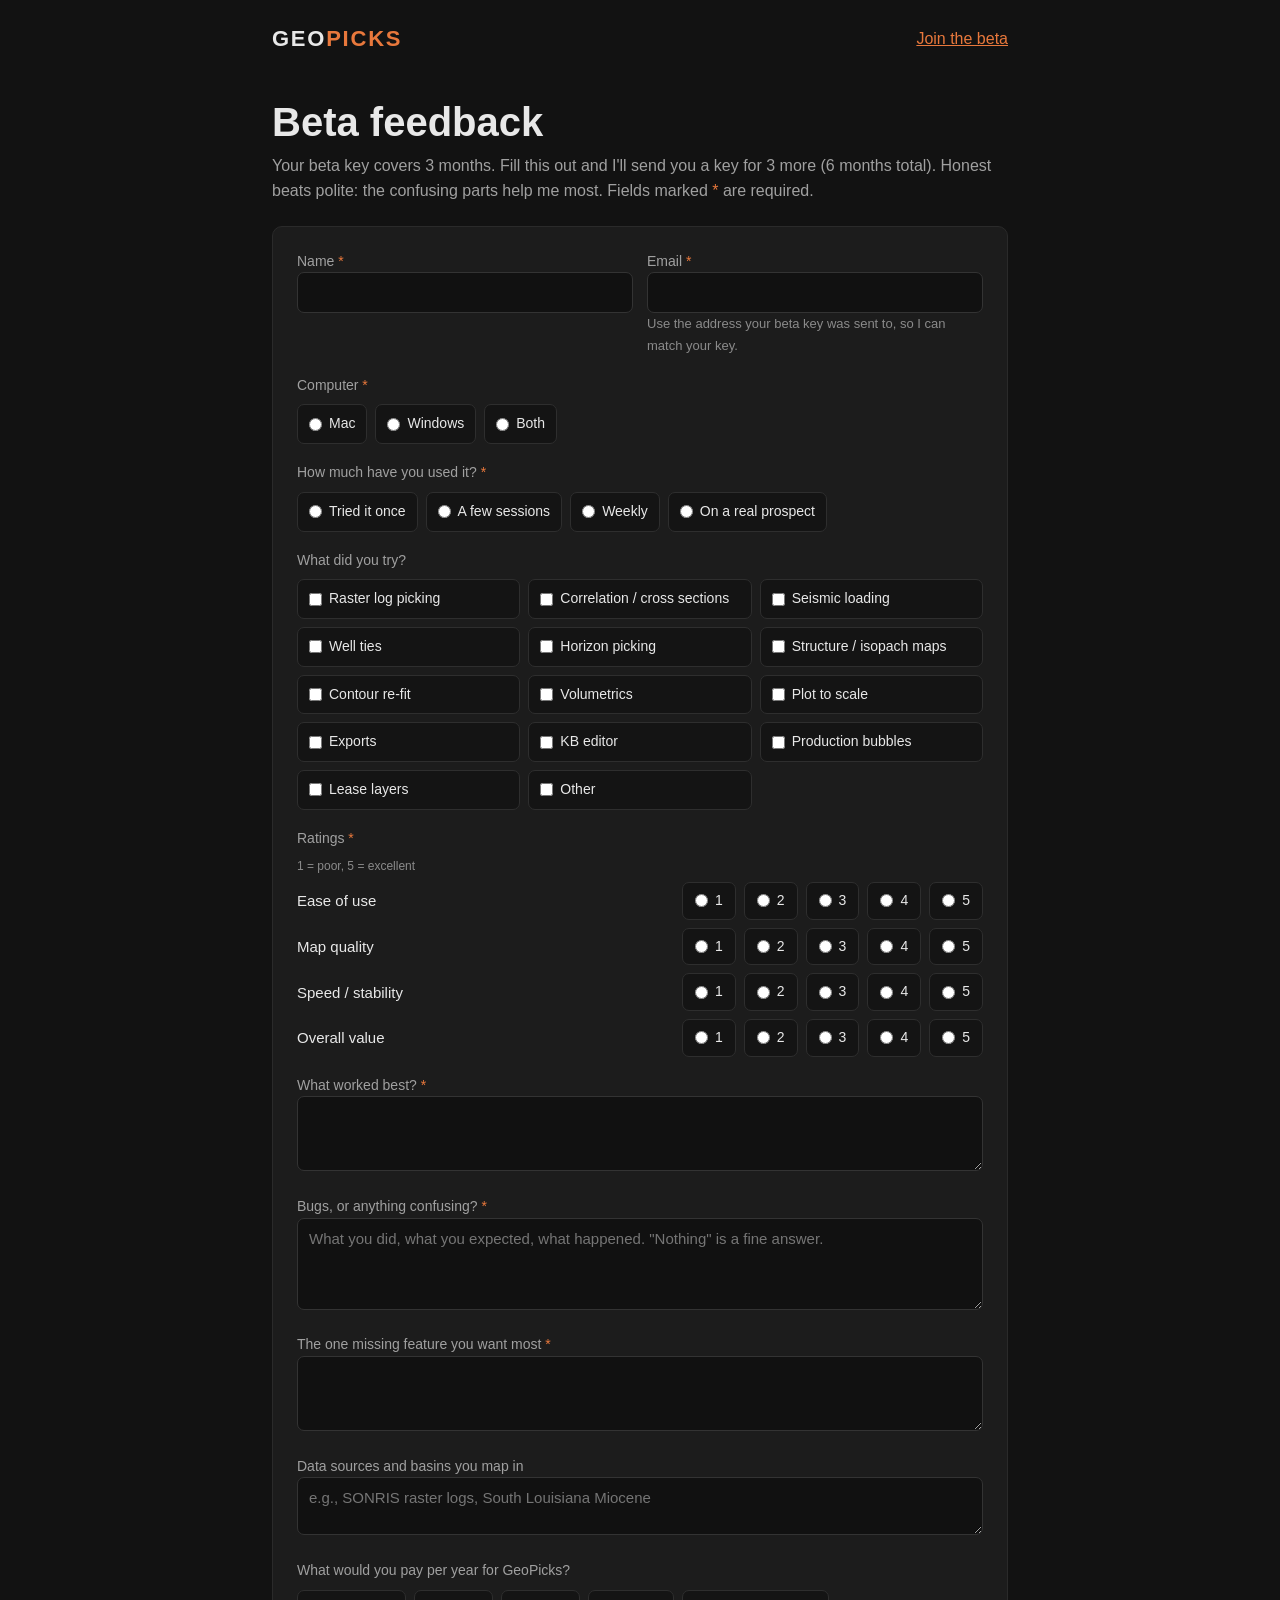
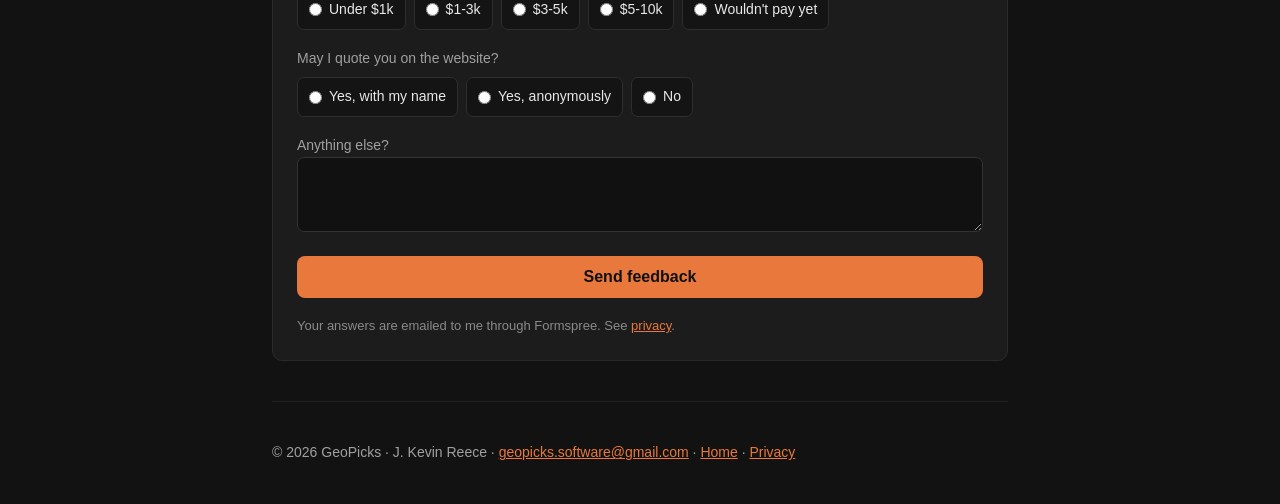
==== feedback.html @ 239af00b "Add files via upload" ====
<!doctype html><html lang="en"><head><meta charset="utf-8"><meta name="viewport" content="width=device-width,initial-scale=1">
<title>Beta feedback · GeoPicks</title>
<meta name="description" content="GeoPicks beta feedback form. Send a few minutes of honest feedback and get 3 more months of your beta key.">
<meta name="robots" content="noindex">
<link rel="canonical" href="https://getgeopicks.com/feedback.html">
<link rel="icon" href="favicon.svg" type="image/svg+xml"><link rel="icon" href="favicon-32.png" sizes="32x32" type="image/png"><link rel="apple-touch-icon" href="apple-touch-icon.png">
<meta name="theme-color" content="#121212">
<meta property="og:type" content="website"><meta property="og:site_name" content="GeoPicks">
<meta property="og:title" content="GeoPicks beta feedback"><meta property="og:description" content="A few minutes of honest feedback earns 3 more months of your GeoPicks beta key.">
<meta property="og:url" content="https://getgeopicks.com/feedback.html"><meta property="og:image" content="https://getgeopicks.com/og.jpg">
<meta name="twitter:card" content="summary_large_image"><meta name="twitter:image" content="https://getgeopicks.com/og.jpg">
<style>
:root{--o:#e8783c;--bg:#121212;--fg:#e8e8e8;--mut:#a0a0a0}
*{box-sizing:border-box}body{margin:0;font-family:-apple-system,Segoe UI,Roboto,Helvetica,Arial,sans-serif;background:var(--bg);color:var(--fg);line-height:1.55}
.wrap{max-width:780px;margin:0 auto;padding:0 22px}
header{padding:22px 0;display:flex;justify-content:space-between;align-items:center;gap:12px}
.logo{font-weight:800;letter-spacing:.08em;font-size:22px;color:var(--fg);text-decoration:none}.logo span{color:var(--o)}
a{color:var(--o)}h1{font-size:clamp(28px,5vw,40px);margin:20px 0 8px;line-height:1.2}.lede{color:var(--mut);margin:0 0 22px}
a.btn,button{background:var(--o);color:#111;border:0;border-radius:8px;padding:12px 22px;font-weight:700;font-size:16px;text-decoration:none;cursor:pointer}
button:disabled{opacity:.6;cursor:default}
form{background:#1c1c1c;border:1px solid #2a2a2a;border-radius:10px;padding:24px;display:grid;gap:18px}
input[type=text],input[type=email],select,textarea{width:100%;padding:11px;border-radius:7px;border:1px solid #333;background:#111;color:var(--fg);font-size:15px;font-family:inherit}
label,legend{font-size:14px;color:var(--mut)}.req{color:var(--o)}
fieldset{border:0;margin:0;padding:0;min-width:0}legend{padding:0;margin-bottom:8px}
.hint{font-size:13px;color:#8a8a8a;margin:4px 0 0}
.opts{display:flex;flex-wrap:wrap;gap:8px}
.opts label{display:flex;align-items:center;gap:7px;background:#141414;border:1px solid #2e2e2e;border-radius:7px;padding:8px 11px;color:var(--fg);cursor:pointer;font-size:14px}
.opts input{accent-color:var(--o);margin:0}
.checks{display:grid;grid-template-columns:repeat(auto-fill,minmax(210px,1fr));gap:8px}
.rate{display:grid;grid-template-columns:minmax(130px,1fr) auto;gap:8px 14px;align-items:center}
.rate .name{color:var(--fg);font-size:15px}.rate .opts label{padding:7px 12px;min-width:44px;justify-content:center}
.scale{font-size:12px;color:#8a8a8a;margin:0 0 6px}
.two{display:grid;grid-template-columns:1fr 1fr;gap:14px}
.err{color:#ff8a80;font-size:14px;margin:0}[hidden]{display:none!important}
.ty{background:#1c1c1c;border:1px solid #2a2a2a;border-radius:10px;padding:24px}.ty h3{margin:0 0 10px;color:var(--o)}.ty p{color:var(--mut)}
footer{color:var(--mut);font-size:14px;padding:40px 0;border-top:1px solid #222;margin-top:40px}
@media (max-width:640px){.checks{grid-template-columns:1fr 1fr}.checks label{font-size:13px;padding:8px}.two{grid-template-columns:1fr}.rate{grid-template-columns:1fr}.rate .name{margin-top:6px}form{padding:18px}}
</style></head><body><div class="wrap">
<header><a class="logo" href="./">GEO<span>PICKS</span></a><a href="./#beta">Join the beta</a></header>
<h1>Beta feedback</h1>
<p class="lede">Your beta key covers 3 months. Fill this out and I'll send you a key for 3 more (6 months total). Honest beats polite: the confusing parts help me most. Fields marked <span class="req">*</span> are required.</p>

<form id="fbForm" action="https://formspree.io/f/xjygpvqe" method="POST" novalidate>
<input type="hidden" name="form_type" value="beta-feedback">
<input type="hidden" name="_subject" value="GeoPicks beta feedback">

<div class="two">
<label>Name <span class="req">*</span><input type="text" name="name" autocomplete="name" required></label>
<label>Email <span class="req">*</span><input type="email" name="email" autocomplete="email" required>
<span class="hint">Use the address your beta key was sent to, so I can match your key.</span></label>
</div>

<fieldset><legend>Computer <span class="req">*</span></legend>
<div class="opts"><label><input type="radio" name="platform" value="Mac" required>Mac</label><label><input type="radio" name="platform" value="Windows">Windows</label><label><input type="radio" name="platform" value="Both">Both</label></div></fieldset>

<fieldset><legend>How much have you used it? <span class="req">*</span></legend>
<div class="opts"><label><input type="radio" name="usage" value="Tried it once" required>Tried it once</label><label><input type="radio" name="usage" value="A few sessions">A few sessions</label><label><input type="radio" name="usage" value="Weekly">Weekly</label><label><input type="radio" name="usage" value="On a real prospect">On a real prospect</label></div></fieldset>

<fieldset><legend>What did you try?</legend>
<div class="opts checks">
<label><input type="checkbox" name="tried" value="Raster log picking">Raster log picking</label>
<label><input type="checkbox" name="tried" value="Correlation / cross sections">Correlation / cross sections</label>
<label><input type="checkbox" name="tried" value="Seismic loading">Seismic loading</label>
<label><input type="checkbox" name="tried" value="Well ties">Well ties</label>
<label><input type="checkbox" name="tried" value="Horizon picking">Horizon picking</label>
<label><input type="checkbox" name="tried" value="Structure / isopach maps">Structure / isopach maps</label>
<label><input type="checkbox" name="tried" value="Contour re-fit">Contour re-fit</label>
<label><input type="checkbox" name="tried" value="Volumetrics">Volumetrics</label>
<label><input type="checkbox" name="tried" value="Plot to scale">Plot to scale</label>
<label><input type="checkbox" name="tried" value="Exports">Exports</label>
<label><input type="checkbox" name="tried" value="KB editor">KB editor</label>
<label><input type="checkbox" name="tried" value="Production bubbles">Production bubbles</label>
<label><input type="checkbox" name="tried" value="Lease layers">Lease layers</label>
<label><input type="checkbox" name="tried" value="Other">Other</label>
</div></fieldset>

<fieldset><legend>Ratings <span class="req">*</span></legend>
<p class="scale">1 = poor, 5 = excellent</p>
<div class="rate">
<span class="name" id="r1">Ease of use</span><div class="opts" role="radiogroup" aria-labelledby="r1"><label><input type="radio" name="rating_ease" value="1" required>1</label><label><input type="radio" name="rating_ease" value="2">2</label><label><input type="radio" name="rating_ease" value="3">3</label><label><input type="radio" name="rating_ease" value="4">4</label><label><input type="radio" name="rating_ease" value="5">5</label></div>
<span class="name" id="r2">Map quality</span><div class="opts" role="radiogroup" aria-labelledby="r2"><label><input type="radio" name="rating_maps" value="1" required>1</label><label><input type="radio" name="rating_maps" value="2">2</label><label><input type="radio" name="rating_maps" value="3">3</label><label><input type="radio" name="rating_maps" value="4">4</label><label><input type="radio" name="rating_maps" value="5">5</label></div>
<span class="name" id="r3">Speed / stability</span><div class="opts" role="radiogroup" aria-labelledby="r3"><label><input type="radio" name="rating_speed" value="1" required>1</label><label><input type="radio" name="rating_speed" value="2">2</label><label><input type="radio" name="rating_speed" value="3">3</label><label><input type="radio" name="rating_speed" value="4">4</label><label><input type="radio" name="rating_speed" value="5">5</label></div>
<span class="name" id="r4">Overall value</span><div class="opts" role="radiogroup" aria-labelledby="r4"><label><input type="radio" name="rating_value" value="1" required>1</label><label><input type="radio" name="rating_value" value="2">2</label><label><input type="radio" name="rating_value" value="3">3</label><label><input type="radio" name="rating_value" value="4">4</label><label><input type="radio" name="rating_value" value="5">5</label></div>
</div></fieldset>

<label>What worked best? <span class="req">*</span><textarea name="worked_best" rows="3" required></textarea></label>
<label>Bugs, or anything confusing? <span class="req">*</span><textarea name="bugs_confusing" rows="4" required placeholder="What you did, what you expected, what happened. &quot;Nothing&quot; is a fine answer."></textarea></label>
<label>The one missing feature you want most <span class="req">*</span><textarea name="most_wanted" rows="3" required></textarea></label>
<label>Data sources and basins you map in<textarea name="data_basins" rows="2" placeholder="e.g., SONRIS raster logs, South Louisiana Miocene"></textarea></label>

<fieldset><legend>What would you pay per year for GeoPicks?</legend>
<div class="opts"><label><input type="radio" name="would_pay" value="Under $1k">Under $1k</label><label><input type="radio" name="would_pay" value="$1-3k">$1-3k</label><label><input type="radio" name="would_pay" value="$3-5k">$3-5k</label><label><input type="radio" name="would_pay" value="$5-10k">$5-10k</label><label><input type="radio" name="would_pay" value="Wouldn't pay yet">Wouldn't pay yet</label></div></fieldset>

<fieldset><legend>May I quote you on the website?</legend>
<div class="opts"><label><input type="radio" name="quote_ok" value="Yes, with my name">Yes, with my name</label><label><input type="radio" name="quote_ok" value="Yes, anonymously">Yes, anonymously</label><label><input type="radio" name="quote_ok" value="No">No</label></div></fieldset>

<label>Anything else?<textarea name="anything_else" rows="3"></textarea></label>

<button type="submit">Send feedback</button>
<p class="err" id="fbErr" role="alert" hidden></p>
<p class="hint" style="margin:0">Your answers are emailed to me through Formspree. See <a href="privacy.html">privacy</a>.</p>
</form>

<div class="ty" id="fbThanks" tabindex="-1" hidden>
<h3>Thanks! Your additional 3-month key will arrive by email within 1 business day.</h3>
<p>Questions in the meantime: <a href="mailto:geopicks.software@gmail.com">geopicks.software@gmail.com</a></p>
</div>

<script>
(function(){
  var f=document.getElementById('fbForm'); if(!f) return;
  var qs=new URLSearchParams(location.search);
  ['name','email'].forEach(function(k){ var v=qs.get(k); if(v && f.elements[k]) f.elements[k].value=v.slice(0,200); });
  var ty=document.getElementById('fbThanks'), err=document.getElementById('fbErr'), btn=f.querySelector('button[type=submit]');
  var mail='<a href="mailto:geopicks.software@gmail.com">geopicks.software@gmail.com</a>';
  f.addEventListener('submit',function(e){
    e.preventDefault(); err.hidden=true;
    if(!f.checkValidity()){
      var bad=f.querySelector(':invalid');
      err.textContent='Please fill in the required fields (marked *).'; err.hidden=false;
      if(bad){ bad.focus(); if(bad.reportValidity) bad.reportValidity(); }
      return;
    }
    if(!window.fetch){ f.submit(); return; }
    var data={}, fd=new FormData(f);
    fd.forEach(function(v,k){ if(k==='tried') return; data[k]=typeof v==='string'?v.trim():v; });
    data.tried=fd.getAll('tried').join(', ');
    btn.disabled=true; btn.textContent='Sending...';
    fetch(f.action,{method:'POST',body:JSON.stringify(data),headers:{'Content-Type':'application/json','Accept':'application/json'}})
      .then(function(r){ if(!r.ok) throw new Error('status '+r.status);
        f.hidden=true; ty.hidden=false; ty.focus(); window.scrollTo(0,0); })
      .catch(function(){
        btn.disabled=false; btn.textContent='Send feedback';
        err.innerHTML='Sorry, that didn\'t go through. Please try again, or email your feedback to '+mail+'.';
        err.hidden=false; });
  });
})();
</script>
<footer>© 2026 GeoPicks · J. Kevin Reece · <a href="mailto:geopicks.software@gmail.com">geopicks.software@gmail.com</a> · <a href="./">Home</a> · <a href="privacy.html">Privacy</a></footer>
</div></body></html>
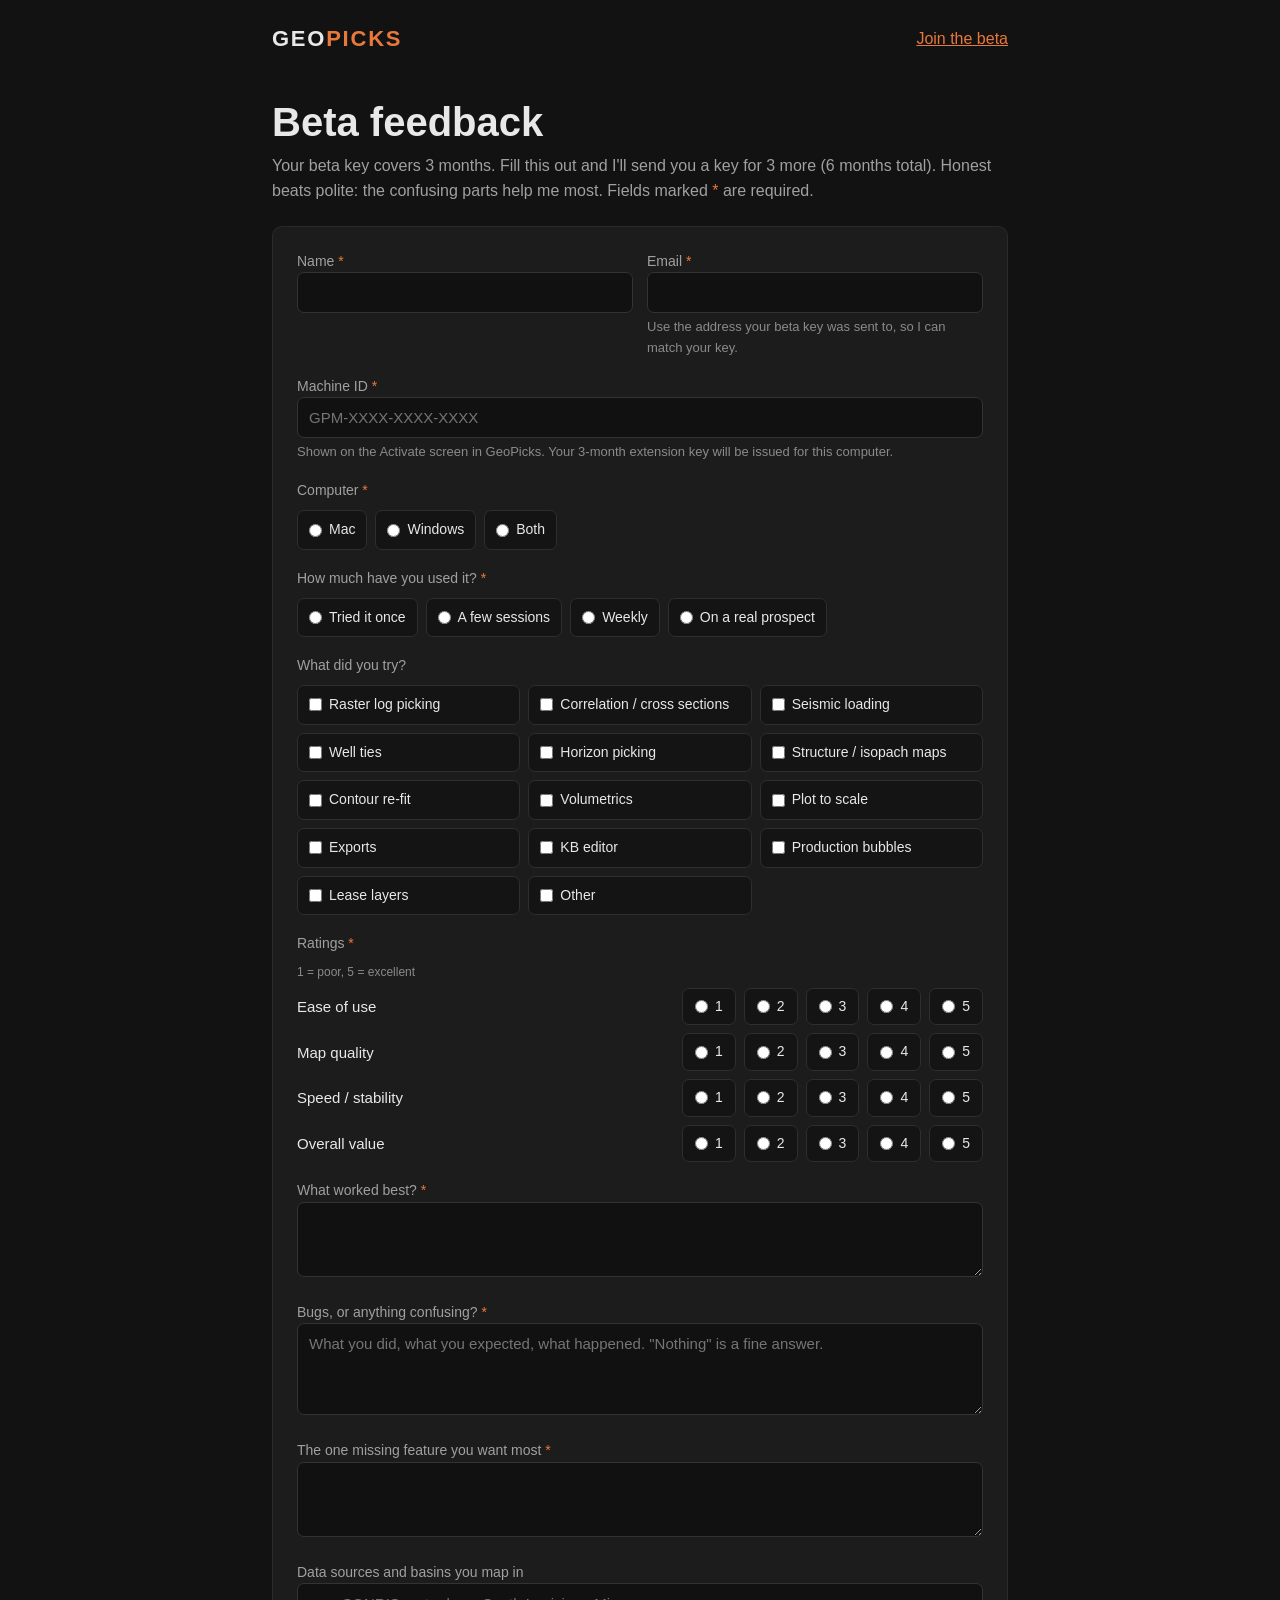
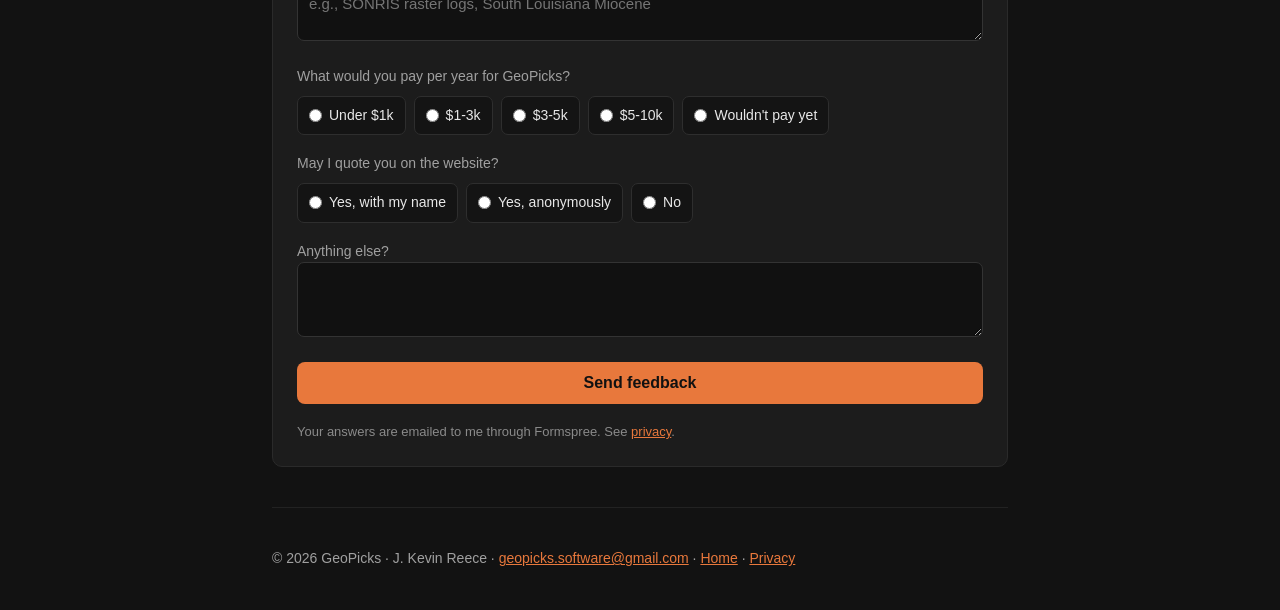
==== commit c6ac7c77: "Add files via upload" ====
--- a/feedback.html
+++ b/feedback.html
@@ -22,7 +22,7 @@
 input[type=text],input[type=email],select,textarea{width:100%;padding:11px;border-radius:7px;border:1px solid #333;background:#111;color:var(--fg);font-size:15px;font-family:inherit}
 label,legend{font-size:14px;color:var(--mut)}.req{color:var(--o)}
 fieldset{border:0;margin:0;padding:0;min-width:0}legend{padding:0;margin-bottom:8px}
-.hint{font-size:13px;color:#8a8a8a;margin:4px 0 0}
+.hint{display:block;font-size:13px;color:#8a8a8a;margin:4px 0 0}
 .opts{display:flex;flex-wrap:wrap;gap:8px}
 .opts label{display:flex;align-items:center;gap:7px;background:#141414;border:1px solid #2e2e2e;border-radius:7px;padding:8px 11px;color:var(--fg);cursor:pointer;font-size:14px}
 .opts input{accent-color:var(--o);margin:0}
@@ -49,6 +49,9 @@
 <label>Email <span class="req">*</span><input type="email" name="email" autocomplete="email" required>
 <span class="hint">Use the address your beta key was sent to, so I can match your key.</span></label>
 </div>
+
+<label>Machine ID <span class="req">*</span><input type="text" name="machine_id" id="fbMachine" placeholder="GPM-XXXX-XXXX-XXXX" autocomplete="off" autocapitalize="characters" spellcheck="false" maxlength="40" required pattern="\s*([Gg][Pp][Mm])?[\s\-]*[A-Za-z0-9]{4}[\s\-]*[A-Za-z0-9]{4}[\s\-]*[A-Za-z0-9]{4}\s*" title="Format: GPM-XXXX-XXXX-XXXX" aria-describedby="fbMachineHint">
+<span class="hint" id="fbMachineHint">Shown on the Activate screen in GeoPicks. Your 3-month extension key will be issued for this computer.</span></label>
 
 <fieldset><legend>Computer <span class="req">*</span></legend>
 <div class="opts"><label><input type="radio" name="platform" value="Mac" required>Mac</label><label><input type="radio" name="platform" value="Windows">Windows</label><label><input type="radio" name="platform" value="Both">Both</label></div></fieldset>
@@ -103,6 +106,7 @@
 
 <div class="ty" id="fbThanks" tabindex="-1" hidden>
 <h3>Thanks! Your additional 3-month key will arrive by email within 1 business day.</h3>
+<p id="fbKeyFor" hidden>It will be issued for Machine ID <b id="fbKeyMid"></b>.</p>
 <p>Questions in the meantime: <a href="mailto:geopicks.software@gmail.com">geopicks.software@gmail.com</a></p>
 </div>
 
@@ -110,14 +114,19 @@
 (function(){
   var f=document.getElementById('fbForm'); if(!f) return;
   var qs=new URLSearchParams(location.search);
+  // Trim, uppercase and group as GPM-XXXX-XXXX-XXXX; returns the trimmed input unchanged if it doesn't fit the format.
+  function normMid(v){ v=(v||'').trim(); var m=v.match(/^\s*(?:GPM)?[\s-]*([A-Z0-9]{4})[\s-]*([A-Z0-9]{4})[\s-]*([A-Z0-9]{4})\s*$/i); return m?('GPM-'+m[1]+'-'+m[2]+'-'+m[3]).toUpperCase():v; }
   ['name','email'].forEach(function(k){ var v=qs.get(k); if(v && f.elements[k]) f.elements[k].value=v.slice(0,200); });
+  var mq=qs.get('machine'); if(mq) f.elements.machine_id.value=normMid(mq.slice(0,40));
+  f.elements.machine_id.addEventListener('blur',function(){ this.value=normMid(this.value); });
   var ty=document.getElementById('fbThanks'), err=document.getElementById('fbErr'), btn=f.querySelector('button[type=submit]');
   var mail='<a href="mailto:geopicks.software@gmail.com">geopicks.software@gmail.com</a>';
   f.addEventListener('submit',function(e){
     e.preventDefault(); err.hidden=true;
+    f.elements.machine_id.value=normMid(f.elements.machine_id.value);
     if(!f.checkValidity()){
       var bad=f.querySelector(':invalid');
-      err.textContent='Please fill in the required fields (marked *).'; err.hidden=false;
+      err.textContent=(bad && bad.name==='machine_id' && bad.value) ? 'That Machine ID doesn\'t look right. Copy it from the Activate screen in GeoPicks; it looks like GPM-XXXX-XXXX-XXXX.' : 'Please fill in the required fields (marked *).'; err.hidden=false;
       if(bad){ bad.focus(); if(bad.reportValidity) bad.reportValidity(); }
       return;
     }
@@ -128,6 +137,7 @@
     btn.disabled=true; btn.textContent='Sending...';
     fetch(f.action,{method:'POST',body:JSON.stringify(data),headers:{'Content-Type':'application/json','Accept':'application/json'}})
       .then(function(r){ if(!r.ok) throw new Error('status '+r.status);
+        document.getElementById('fbKeyMid').textContent=data.machine_id||''; document.getElementById('fbKeyFor').hidden=!data.machine_id;
         f.hidden=true; ty.hidden=false; ty.focus(); window.scrollTo(0,0); })
       .catch(function(){
         btn.disabled=false; btn.textContent='Send feedback';
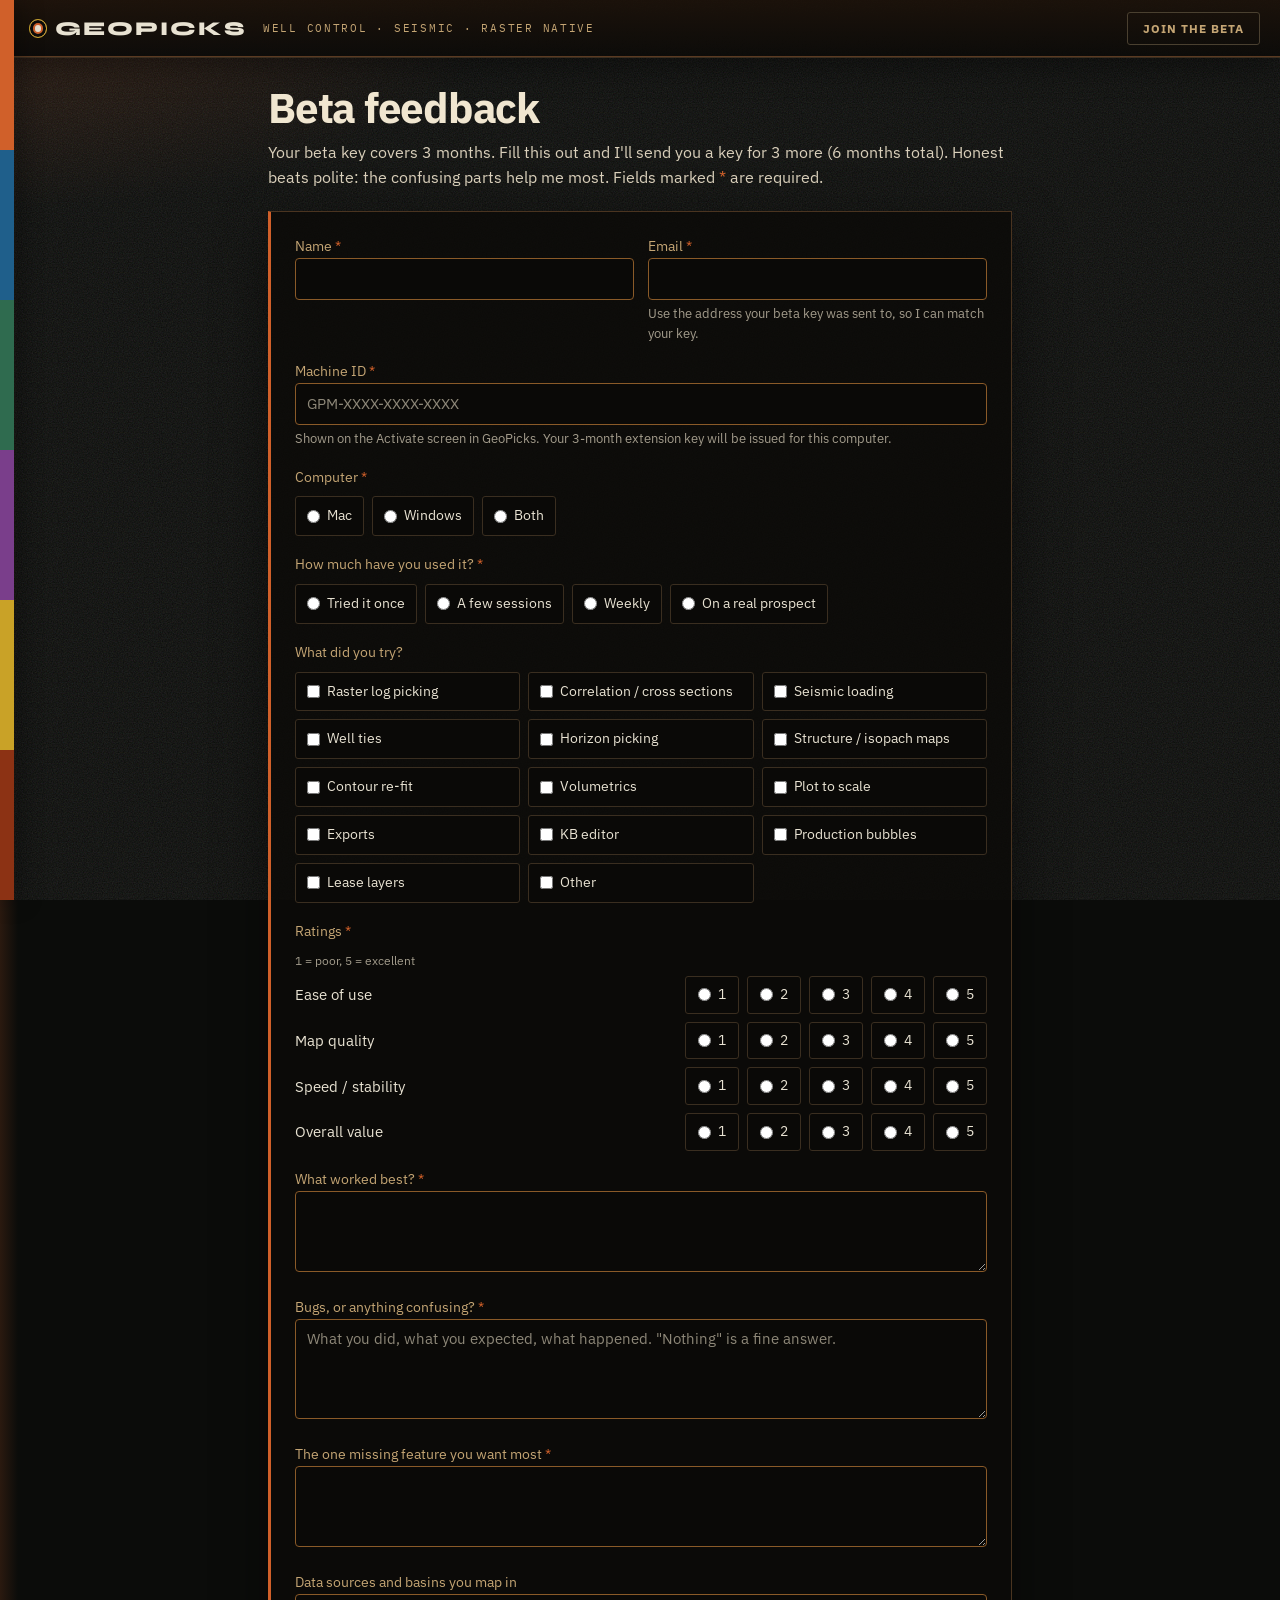
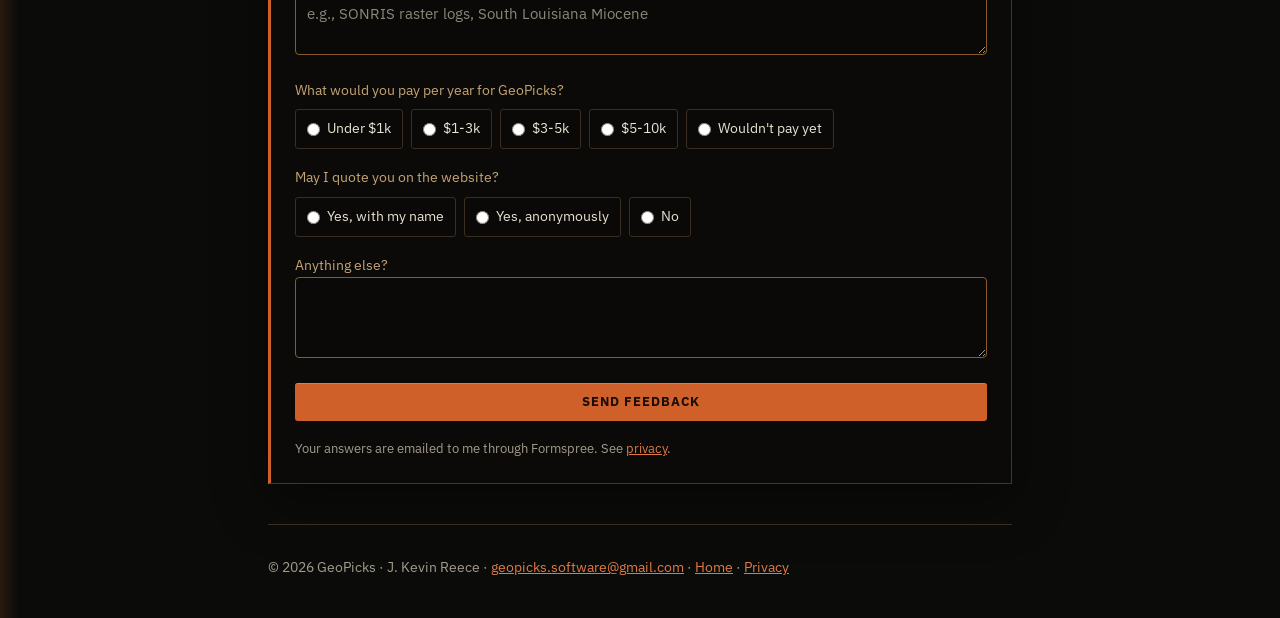
==== commit 391bd89e: "Add files via upload" ====
--- a/feedback.html
+++ b/feedback.html
@@ -4,39 +4,34 @@
 <meta name="robots" content="noindex">
 <link rel="canonical" href="https://getgeopicks.com/feedback.html">
 <link rel="icon" href="favicon.svg" type="image/svg+xml"><link rel="icon" href="favicon-32.png" sizes="32x32" type="image/png"><link rel="apple-touch-icon" href="apple-touch-icon.png">
-<meta name="theme-color" content="#121212">
+<meta name="theme-color" content="#0b0c0a">
 <meta property="og:type" content="website"><meta property="og:site_name" content="GeoPicks">
 <meta property="og:title" content="GeoPicks beta feedback"><meta property="og:description" content="A few minutes of honest feedback earns 3 more months of your GeoPicks beta key.">
 <meta property="og:url" content="https://getgeopicks.com/feedback.html"><meta property="og:image" content="https://getgeopicks.com/og.jpg">
 <meta name="twitter:card" content="summary_large_image"><meta name="twitter:image" content="https://getgeopicks.com/og.jpg">
+<link rel="stylesheet" href="fonts/fonts.css"><link rel="stylesheet" href="site.css">
 <style>
-:root{--o:#e8783c;--bg:#121212;--fg:#e8e8e8;--mut:#a0a0a0}
-*{box-sizing:border-box}body{margin:0;font-family:-apple-system,Segoe UI,Roboto,Helvetica,Arial,sans-serif;background:var(--bg);color:var(--fg);line-height:1.55}
-.wrap{max-width:780px;margin:0 auto;padding:0 22px}
-header{padding:22px 0;display:flex;justify-content:space-between;align-items:center;gap:12px}
-.logo{font-weight:800;letter-spacing:.08em;font-size:22px;color:var(--fg);text-decoration:none}.logo span{color:var(--o)}
-a{color:var(--o)}h1{font-size:clamp(28px,5vw,40px);margin:20px 0 8px;line-height:1.2}.lede{color:var(--mut);margin:0 0 22px}
-a.btn,button{background:var(--o);color:#111;border:0;border-radius:8px;padding:12px 22px;font-weight:700;font-size:16px;text-decoration:none;cursor:pointer}
-button:disabled{opacity:.6;cursor:default}
-form{background:#1c1c1c;border:1px solid #2a2a2a;border-radius:10px;padding:24px;display:grid;gap:18px}
-input[type=text],input[type=email],select,textarea{width:100%;padding:11px;border-radius:7px;border:1px solid #333;background:#111;color:var(--fg);font-size:15px;font-family:inherit}
-label,legend{font-size:14px;color:var(--mut)}.req{color:var(--o)}
+.wrap{max-width:800px;margin:0 auto;padding:0 28px}
+h1{font-size:clamp(1.9rem,5vw,2.6rem);font-weight:700;letter-spacing:-.03em;margin:1.6rem 0 .5rem;line-height:1.15}
+.lede{color:#d9cfba;margin:0 0 22px}
+form{padding:24px;display:grid;gap:18px}
+.req{color:var(--accent)}
 fieldset{border:0;margin:0;padding:0;min-width:0}legend{padding:0;margin-bottom:8px}
-.hint{display:block;font-size:13px;color:#8a8a8a;margin:4px 0 0}
 .opts{display:flex;flex-wrap:wrap;gap:8px}
-.opts label{display:flex;align-items:center;gap:7px;background:#141414;border:1px solid #2e2e2e;border-radius:7px;padding:8px 11px;color:var(--fg);cursor:pointer;font-size:14px}
-.opts input{accent-color:var(--o);margin:0}
+.opts label{display:flex;align-items:center;gap:7px;background:rgba(10,9,7,.9);border:1px solid #3a2e20;border-radius:3px;padding:8px 11px;color:var(--ink);cursor:pointer;font-size:.88rem}
+.opts label:hover{border-color:var(--pyrite)}
+.opts input{accent-color:var(--accent);margin:0;width:auto}
 .checks{display:grid;grid-template-columns:repeat(auto-fill,minmax(210px,1fr));gap:8px}
 .rate{display:grid;grid-template-columns:minmax(130px,1fr) auto;gap:8px 14px;align-items:center}
-.rate .name{color:var(--fg);font-size:15px}.rate .opts label{padding:7px 12px;min-width:44px;justify-content:center}
-.scale{font-size:12px;color:#8a8a8a;margin:0 0 6px}
+.rate .name{color:var(--ink);font-size:.95rem}.rate .opts label{padding:7px 12px;min-width:44px;justify-content:center}
+.scale{font-size:.78rem;color:var(--muted);margin:0 0 6px}
 .two{display:grid;grid-template-columns:1fr 1fr;gap:14px}
-.err{color:#ff8a80;font-size:14px;margin:0}[hidden]{display:none!important}
-.ty{background:#1c1c1c;border:1px solid #2a2a2a;border-radius:10px;padding:24px}.ty h3{margin:0 0 10px;color:var(--o)}.ty p{color:var(--mut)}
-footer{color:var(--mut);font-size:14px;padding:40px 0;border-top:1px solid #222;margin-top:40px}
-@media (max-width:640px){.checks{grid-template-columns:1fr 1fr}.checks label{font-size:13px;padding:8px}.two{grid-template-columns:1fr}.rate{grid-template-columns:1fr}.rate .name{margin-top:6px}form{padding:18px}}
-</style></head><body><div class="wrap">
-<header><a class="logo" href="./">GEO<span>PICKS</span></a><a href="./#beta">Join the beta</a></header>
+.ty{padding:24px}.ty h3{margin:0 0 10px;color:var(--accent)}.ty p{color:#d9cfba}
+@media (max-width:640px){.wrap{padding:0 16px 0 22px}.checks{grid-template-columns:1fr 1fr}.checks label{font-size:.8rem;padding:8px}.two{grid-template-columns:1fr}.rate{grid-template-columns:1fr}.rate .name{margin-top:6px}form{padding:18px}}
+</style></head><body>
+<div class="rail" aria-hidden="true"><i></i><i></i><i></i><i></i><i></i><i></i></div>
+<header class="nav"><a class="brand" href="./"><span class="mark"></span>GEOPICKS</a><span class="kicker">Well control · seismic · raster native</span><a class="btn ghost navlink" href="./#beta">Join the beta</a></header>
+<div class="wrap">
 <h1>Beta feedback</h1>
 <p class="lede">Your beta key covers 3 months. Fill this out and I'll send you a key for 3 more (6 months total). Honest beats polite: the confusing parts help me most. Fields marked <span class="req">*</span> are required.</p>
 
--- a/fonts/fonts.css
+++ b/fonts/fonts.css
@@ -0,0 +1,207 @@
+/* IBM Plex Sans, IBM Plex Mono and Syne, self-hosted (SIL Open Font License 1.1; see OFL-IBM-Plex.txt and OFL-Syne.txt). Same files the GeoPicks app bundles. Latin + Latin-ext only. */
+/* latin-ext */
+@font-face {
+  font-family: 'IBM Plex Mono';
+  font-style: normal;
+  font-weight: 400;
+  font-display: swap;
+  src: url(IBMPlexMono-latin-ext-1969f6.woff2) format('woff2');
+  unicode-range: U+0100-02BA, U+02BD-02C5, U+02C7-02CC, U+02CE-02D7, U+02DD-02FF, U+0304, U+0308, U+0329, U+1D00-1DBF, U+1E00-1E9F, U+1EF2-1EFF, U+2020, U+20A0-20AB, U+20AD-20C4, U+2113, U+2C60-2C7F, U+A720-A7FF;
+}
+/* latin */
+@font-face {
+  font-family: 'IBM Plex Mono';
+  font-style: normal;
+  font-weight: 400;
+  font-display: swap;
+  src: url(IBMPlexMono-latin-e2661b.woff2) format('woff2');
+  unicode-range: U+0000-00FF, U+0131, U+0152-0153, U+02BB-02BC, U+02C6, U+02DA, U+02DC, U+0304, U+0308, U+0329, U+2000-206F, U+20AC, U+2122, U+2191, U+2193, U+2212, U+2215, U+FEFF, U+FFFD;
+}
+/* latin-ext */
+@font-face {
+  font-family: 'IBM Plex Mono';
+  font-style: normal;
+  font-weight: 500;
+  font-display: swap;
+  src: url(IBMPlexMono-latin-ext-93cfae.woff2) format('woff2');
+  unicode-range: U+0100-02BA, U+02BD-02C5, U+02C7-02CC, U+02CE-02D7, U+02DD-02FF, U+0304, U+0308, U+0329, U+1D00-1DBF, U+1E00-1E9F, U+1EF2-1EFF, U+2020, U+20A0-20AB, U+20AD-20C4, U+2113, U+2C60-2C7F, U+A720-A7FF;
+}
+/* latin */
+@font-face {
+  font-family: 'IBM Plex Mono';
+  font-style: normal;
+  font-weight: 500;
+  font-display: swap;
+  src: url(IBMPlexMono-latin-0bc96c.woff2) format('woff2');
+  unicode-range: U+0000-00FF, U+0131, U+0152-0153, U+02BB-02BC, U+02C6, U+02DA, U+02DC, U+0304, U+0308, U+0329, U+2000-206F, U+20AC, U+2122, U+2191, U+2193, U+2212, U+2215, U+FEFF, U+FFFD;
+}
+/* latin-ext */
+@font-face {
+  font-family: 'IBM Plex Mono';
+  font-style: normal;
+  font-weight: 600;
+  font-display: swap;
+  src: url(IBMPlexMono-latin-ext-a73533.woff2) format('woff2');
+  unicode-range: U+0100-02BA, U+02BD-02C5, U+02C7-02CC, U+02CE-02D7, U+02DD-02FF, U+0304, U+0308, U+0329, U+1D00-1DBF, U+1E00-1E9F, U+1EF2-1EFF, U+2020, U+20A0-20AB, U+20AD-20C4, U+2113, U+2C60-2C7F, U+A720-A7FF;
+}
+/* latin */
+@font-face {
+  font-family: 'IBM Plex Mono';
+  font-style: normal;
+  font-weight: 600;
+  font-display: swap;
+  src: url(IBMPlexMono-latin-1b581b.woff2) format('woff2');
+  unicode-range: U+0000-00FF, U+0131, U+0152-0153, U+02BB-02BC, U+02C6, U+02DA, U+02DC, U+0304, U+0308, U+0329, U+2000-206F, U+20AC, U+2122, U+2191, U+2193, U+2212, U+2215, U+FEFF, U+FFFD;
+}
+/* latin-ext */
+@font-face {
+  font-family: 'IBM Plex Mono';
+  font-style: normal;
+  font-weight: 700;
+  font-display: swap;
+  src: url(IBMPlexMono-latin-ext-80c829.woff2) format('woff2');
+  unicode-range: U+0100-02BA, U+02BD-02C5, U+02C7-02CC, U+02CE-02D7, U+02DD-02FF, U+0304, U+0308, U+0329, U+1D00-1DBF, U+1E00-1E9F, U+1EF2-1EFF, U+2020, U+20A0-20AB, U+20AD-20C4, U+2113, U+2C60-2C7F, U+A720-A7FF;
+}
+/* latin */
+@font-face {
+  font-family: 'IBM Plex Mono';
+  font-style: normal;
+  font-weight: 700;
+  font-display: swap;
+  src: url(IBMPlexMono-latin-0445e5.woff2) format('woff2');
+  unicode-range: U+0000-00FF, U+0131, U+0152-0153, U+02BB-02BC, U+02C6, U+02DA, U+02DC, U+0304, U+0308, U+0329, U+2000-206F, U+20AC, U+2122, U+2191, U+2193, U+2212, U+2215, U+FEFF, U+FFFD;
+}
+/* latin-ext */
+@font-face {
+  font-family: 'IBM Plex Sans';
+  font-style: normal;
+  font-weight: 400;
+  font-stretch: 100%;
+  font-display: swap;
+  src: url(IBMPlexSans-latin-ext-632855.woff2) format('woff2');
+  unicode-range: U+0100-02BA, U+02BD-02C5, U+02C7-02CC, U+02CE-02D7, U+02DD-02FF, U+0304, U+0308, U+0329, U+1D00-1DBF, U+1E00-1E9F, U+1EF2-1EFF, U+2020, U+20A0-20AB, U+20AD-20C4, U+2113, U+2C60-2C7F, U+A720-A7FF;
+}
+/* latin */
+@font-face {
+  font-family: 'IBM Plex Sans';
+  font-style: normal;
+  font-weight: 400;
+  font-stretch: 100%;
+  font-display: swap;
+  src: url(IBMPlexSans-latin-868a23.woff2) format('woff2');
+  unicode-range: U+0000-00FF, U+0131, U+0152-0153, U+02BB-02BC, U+02C6, U+02DA, U+02DC, U+0304, U+0308, U+0329, U+2000-206F, U+20AC, U+2122, U+2191, U+2193, U+2212, U+2215, U+FEFF, U+FFFD;
+}
+/* latin-ext */
+@font-face {
+  font-family: 'IBM Plex Sans';
+  font-style: normal;
+  font-weight: 500;
+  font-stretch: 100%;
+  font-display: swap;
+  src: url(IBMPlexSans-latin-ext-632855.woff2) format('woff2');
+  unicode-range: U+0100-02BA, U+02BD-02C5, U+02C7-02CC, U+02CE-02D7, U+02DD-02FF, U+0304, U+0308, U+0329, U+1D00-1DBF, U+1E00-1E9F, U+1EF2-1EFF, U+2020, U+20A0-20AB, U+20AD-20C4, U+2113, U+2C60-2C7F, U+A720-A7FF;
+}
+/* latin */
+@font-face {
+  font-family: 'IBM Plex Sans';
+  font-style: normal;
+  font-weight: 500;
+  font-stretch: 100%;
+  font-display: swap;
+  src: url(IBMPlexSans-latin-868a23.woff2) format('woff2');
+  unicode-range: U+0000-00FF, U+0131, U+0152-0153, U+02BB-02BC, U+02C6, U+02DA, U+02DC, U+0304, U+0308, U+0329, U+2000-206F, U+20AC, U+2122, U+2191, U+2193, U+2212, U+2215, U+FEFF, U+FFFD;
+}
+/* latin-ext */
+@font-face {
+  font-family: 'IBM Plex Sans';
+  font-style: normal;
+  font-weight: 600;
+  font-stretch: 100%;
+  font-display: swap;
+  src: url(IBMPlexSans-latin-ext-632855.woff2) format('woff2');
+  unicode-range: U+0100-02BA, U+02BD-02C5, U+02C7-02CC, U+02CE-02D7, U+02DD-02FF, U+0304, U+0308, U+0329, U+1D00-1DBF, U+1E00-1E9F, U+1EF2-1EFF, U+2020, U+20A0-20AB, U+20AD-20C4, U+2113, U+2C60-2C7F, U+A720-A7FF;
+}
+/* latin */
+@font-face {
+  font-family: 'IBM Plex Sans';
+  font-style: normal;
+  font-weight: 600;
+  font-stretch: 100%;
+  font-display: swap;
+  src: url(IBMPlexSans-latin-868a23.woff2) format('woff2');
+  unicode-range: U+0000-00FF, U+0131, U+0152-0153, U+02BB-02BC, U+02C6, U+02DA, U+02DC, U+0304, U+0308, U+0329, U+2000-206F, U+20AC, U+2122, U+2191, U+2193, U+2212, U+2215, U+FEFF, U+FFFD;
+}
+/* latin-ext */
+@font-face {
+  font-family: 'IBM Plex Sans';
+  font-style: normal;
+  font-weight: 700;
+  font-stretch: 100%;
+  font-display: swap;
+  src: url(IBMPlexSans-latin-ext-632855.woff2) format('woff2');
+  unicode-range: U+0100-02BA, U+02BD-02C5, U+02C7-02CC, U+02CE-02D7, U+02DD-02FF, U+0304, U+0308, U+0329, U+1D00-1DBF, U+1E00-1E9F, U+1EF2-1EFF, U+2020, U+20A0-20AB, U+20AD-20C4, U+2113, U+2C60-2C7F, U+A720-A7FF;
+}
+/* latin */
+@font-face {
+  font-family: 'IBM Plex Sans';
+  font-style: normal;
+  font-weight: 700;
+  font-stretch: 100%;
+  font-display: swap;
+  src: url(IBMPlexSans-latin-868a23.woff2) format('woff2');
+  unicode-range: U+0000-00FF, U+0131, U+0152-0153, U+02BB-02BC, U+02C6, U+02DA, U+02DC, U+0304, U+0308, U+0329, U+2000-206F, U+20AC, U+2122, U+2191, U+2193, U+2212, U+2215, U+FEFF, U+FFFD;
+}
+/* latin-ext */
+@font-face {
+  font-family: 'Syne';
+  font-style: normal;
+  font-weight: 600;
+  font-display: swap;
+  src: url(Syne-latin-ext-4f40e3.woff2) format('woff2');
+  unicode-range: U+0100-02BA, U+02BD-02C5, U+02C7-02CC, U+02CE-02D7, U+02DD-02FF, U+0304, U+0308, U+0329, U+1D00-1DBF, U+1E00-1E9F, U+1EF2-1EFF, U+2020, U+20A0-20AB, U+20AD-20C4, U+2113, U+2C60-2C7F, U+A720-A7FF;
+}
+/* latin */
+@font-face {
+  font-family: 'Syne';
+  font-style: normal;
+  font-weight: 600;
+  font-display: swap;
+  src: url(Syne-latin-c0b667.woff2) format('woff2');
+  unicode-range: U+0000-00FF, U+0131, U+0152-0153, U+02BB-02BC, U+02C6, U+02DA, U+02DC, U+0304, U+0308, U+0329, U+2000-206F, U+20AC, U+2122, U+2191, U+2193, U+2212, U+2215, U+FEFF, U+FFFD;
+}
+/* latin-ext */
+@font-face {
+  font-family: 'Syne';
+  font-style: normal;
+  font-weight: 700;
+  font-display: swap;
+  src: url(Syne-latin-ext-4f40e3.woff2) format('woff2');
+  unicode-range: U+0100-02BA, U+02BD-02C5, U+02C7-02CC, U+02CE-02D7, U+02DD-02FF, U+0304, U+0308, U+0329, U+1D00-1DBF, U+1E00-1E9F, U+1EF2-1EFF, U+2020, U+20A0-20AB, U+20AD-20C4, U+2113, U+2C60-2C7F, U+A720-A7FF;
+}
+/* latin */
+@font-face {
+  font-family: 'Syne';
+  font-style: normal;
+  font-weight: 700;
+  font-display: swap;
+  src: url(Syne-latin-c0b667.woff2) format('woff2');
+  unicode-range: U+0000-00FF, U+0131, U+0152-0153, U+02BB-02BC, U+02C6, U+02DA, U+02DC, U+0304, U+0308, U+0329, U+2000-206F, U+20AC, U+2122, U+2191, U+2193, U+2212, U+2215, U+FEFF, U+FFFD;
+}
+/* latin-ext */
+@font-face {
+  font-family: 'Syne';
+  font-style: normal;
+  font-weight: 800;
+  font-display: swap;
+  src: url(Syne-latin-ext-4f40e3.woff2) format('woff2');
+  unicode-range: U+0100-02BA, U+02BD-02C5, U+02C7-02CC, U+02CE-02D7, U+02DD-02FF, U+0304, U+0308, U+0329, U+1D00-1DBF, U+1E00-1E9F, U+1EF2-1EFF, U+2020, U+20A0-20AB, U+20AD-20C4, U+2113, U+2C60-2C7F, U+A720-A7FF;
+}
+/* latin */
+@font-face {
+  font-family: 'Syne';
+  font-style: normal;
+  font-weight: 800;
+  font-display: swap;
+  src: url(Syne-latin-c0b667.woff2) format('woff2');
+  unicode-range: U+0000-00FF, U+0131, U+0152-0153, U+02BB-02BC, U+02C6, U+02DA, U+02DC, U+0304, U+0308, U+0329, U+2000-206F, U+20AC, U+2122, U+2191, U+2193, U+2212, U+2215, U+FEFF, U+FFFD;
+}
--- a/site.css
+++ b/site.css
@@ -0,0 +1,65 @@
+/* getgeopicks.com: shared look, matched to the GeoPicks app home screen (static/app.css). */
+:root{
+  --bg:#0b0c0a;--card:#171914;--ink:#e8e2d2;--muted:#a39c8c;--line:#2c2f27;
+  --accent:#d0602a;--link:#e07a45;--pyrite:#c9a227;--sand:#c4a574;--panel:rgba(12,11,9,.86);--edge:#4a3420;
+  --shadow:0 18px 50px rgba(0,0,0,.45);
+  --font:"IBM Plex Sans","Helvetica Neue",Helvetica,Arial,sans-serif;
+  --display:"Syne","IBM Plex Sans",sans-serif;
+  --mono:"IBM Plex Mono",ui-monospace,Menlo,monospace;
+}
+*{box-sizing:border-box}
+html{background:var(--bg)}
+body{margin:0;min-height:100vh;font-family:var(--font);color:var(--ink);line-height:1.55;overflow-x:hidden;
+  background-color:var(--bg);
+  background-image:linear-gradient(90deg,rgba(208,96,42,.16),transparent 18px),radial-gradient(900px 380px at 0% 0%,rgba(208,96,42,.18),transparent 55%);
+  background-repeat:no-repeat}
+body::before{content:"";pointer-events:none;position:fixed;inset:0;opacity:.14;z-index:0;
+  background-image:url("data:image/svg+xml;utf8,<svg xmlns='http://www.w3.org/2000/svg' width='160' height='160'><filter id='n'><feTurbulence type='fractalNoise' baseFrequency='0.8' numOctaves='3' stitchTiles='stitch'/></filter><rect width='100%25' height='100%25' filter='url(%23n)'/></svg>")}
+body>*{position:relative;z-index:1}
+/* home screen photo, darkened the same way as the app's landing page */
+.photo{position:fixed!important;inset:0;z-index:0!important;pointer-events:none;
+  background-image:linear-gradient(90deg,rgba(8,7,5,.78) 0%,rgba(8,7,5,.35) 46%,rgba(8,7,5,.08) 72%,rgba(8,7,5,.12) 100%),
+    linear-gradient(180deg,rgba(8,7,5,.12) 0%,rgba(8,7,5,.28) 48%,#0b0c0a 88%),url("images/home-bg.jpg");
+  background-size:cover;background-position:right 8%}
+.rail{position:fixed!important;left:0;top:0;bottom:0;width:14px;z-index:4!important;display:flex;flex-direction:column;box-shadow:4px 0 24px rgba(0,0,0,.45)}
+.rail i{flex:1;display:block}
+.rail i:nth-child(1){background:#d0602a}.rail i:nth-child(2){background:#1f5f8b}.rail i:nth-child(3){background:#2f6b4f}
+.rail i:nth-child(4){background:#7a3e8b}.rail i:nth-child(5){background:#c9a227}.rail i:nth-child(6){background:#8c3214}
+.nav{display:flex;gap:1rem;align-items:center;flex-wrap:wrap;padding:.75rem 1.25rem .75rem 1.8rem;
+  border-bottom:1px solid #3a2e20;background:linear-gradient(180deg,rgba(28,18,10,.92),rgba(12,11,9,.96));
+  box-shadow:inset 0 -1px 0 #5a3a22,0 10px 30px rgba(0,0,0,.35)}
+.brand{display:inline-flex;align-items:center;gap:.5rem;font-family:var(--display);font-weight:800;font-size:1.22rem;color:var(--ink);text-decoration:none;letter-spacing:.1em}
+.brand .mark{width:1.15rem;height:1.15rem;border-radius:50%;border:1.5px solid var(--pyrite);box-shadow:inset 0 0 0 3px var(--bg),inset 0 0 0 5px var(--accent);background:var(--ink);flex:none}
+.kicker{font-family:var(--mono);font-size:.68rem;letter-spacing:.16em;text-transform:uppercase;color:var(--sand)}
+.nav .navlink{margin-left:auto}
+.eyebrow{font-family:var(--mono);font-size:.72rem;letter-spacing:.22em;text-transform:uppercase;color:var(--pyrite);margin:0 0 .6rem}
+a{color:var(--link)}a:hover{color:#f0a070}
+a.btn,button{appearance:none;border:0;cursor:pointer;display:inline-block;background:var(--accent);color:#1a0d06;border-radius:3px;
+  padding:.8rem 1.15rem;font:700 .82rem/1 var(--font);letter-spacing:.08em;text-transform:uppercase;text-decoration:none;
+  box-shadow:inset 0 1px 0 rgba(255,220,180,.25)}
+a.btn:hover,button:hover{filter:brightness(1.08);color:#1a0d06}
+button:disabled{opacity:.5;cursor:wait}
+a.btn.ghost{background:transparent;color:var(--sand);border:1px solid #4a4030;box-shadow:none}
+a.btn.ghost:hover{border-color:var(--pyrite);color:var(--ink);background:rgba(201,162,39,.08)}
+.nav a.btn{padding:.6rem .95rem;font-size:.76rem}
+input,select,textarea{width:100%;padding:.62rem .7rem;border-radius:4px;border:1px solid #8a5a28;background:rgba(10,9,7,.9);color:#f3ead8;font:.95rem/1.3 var(--font)}
+input:focus,select:focus,textarea:focus{outline:1px solid var(--accent);border-color:var(--accent)}
+input::placeholder,textarea::placeholder{color:#8d8778}
+label,legend{font-size:.88rem;color:var(--sand)}
+.hint{display:block;font-size:.8rem;color:var(--muted);margin:4px 0 0}
+.panel,form,.ty{background:var(--panel);border:1px solid var(--edge);border-left:3px solid var(--accent);box-shadow:var(--shadow);border-radius:0}
+.err{color:#ff8a80;font-size:.88rem;margin:0}
+[hidden]{display:none!important}
+h1,h2,h3{color:#f0e6d0}
+.sec-h{font-family:var(--display);font-weight:700;font-size:1.3rem;letter-spacing:.14em;text-transform:uppercase;color:var(--pyrite);margin:0 0 .7rem;line-height:1.3}
+footer{color:var(--muted);font-size:.85rem;padding:32px 0 40px;border-top:1px solid #3a2e20;margin-top:40px}
+@media (max-width:760px){
+  .rail{width:8px}
+  .nav{padding:.65rem .9rem .65rem 1.3rem;gap:.6rem}
+  .kicker{display:none}
+}
+@media (max-width:420px){
+  .nav{flex-wrap:nowrap;gap:.4rem;padding:.6rem .6rem .6rem 1rem}
+  .brand{font-size:.98rem;letter-spacing:.07em;gap:.4rem}
+  .nav a.btn{padding:.5rem .55rem;font-size:.66rem;letter-spacing:.05em;white-space:nowrap}
+}
